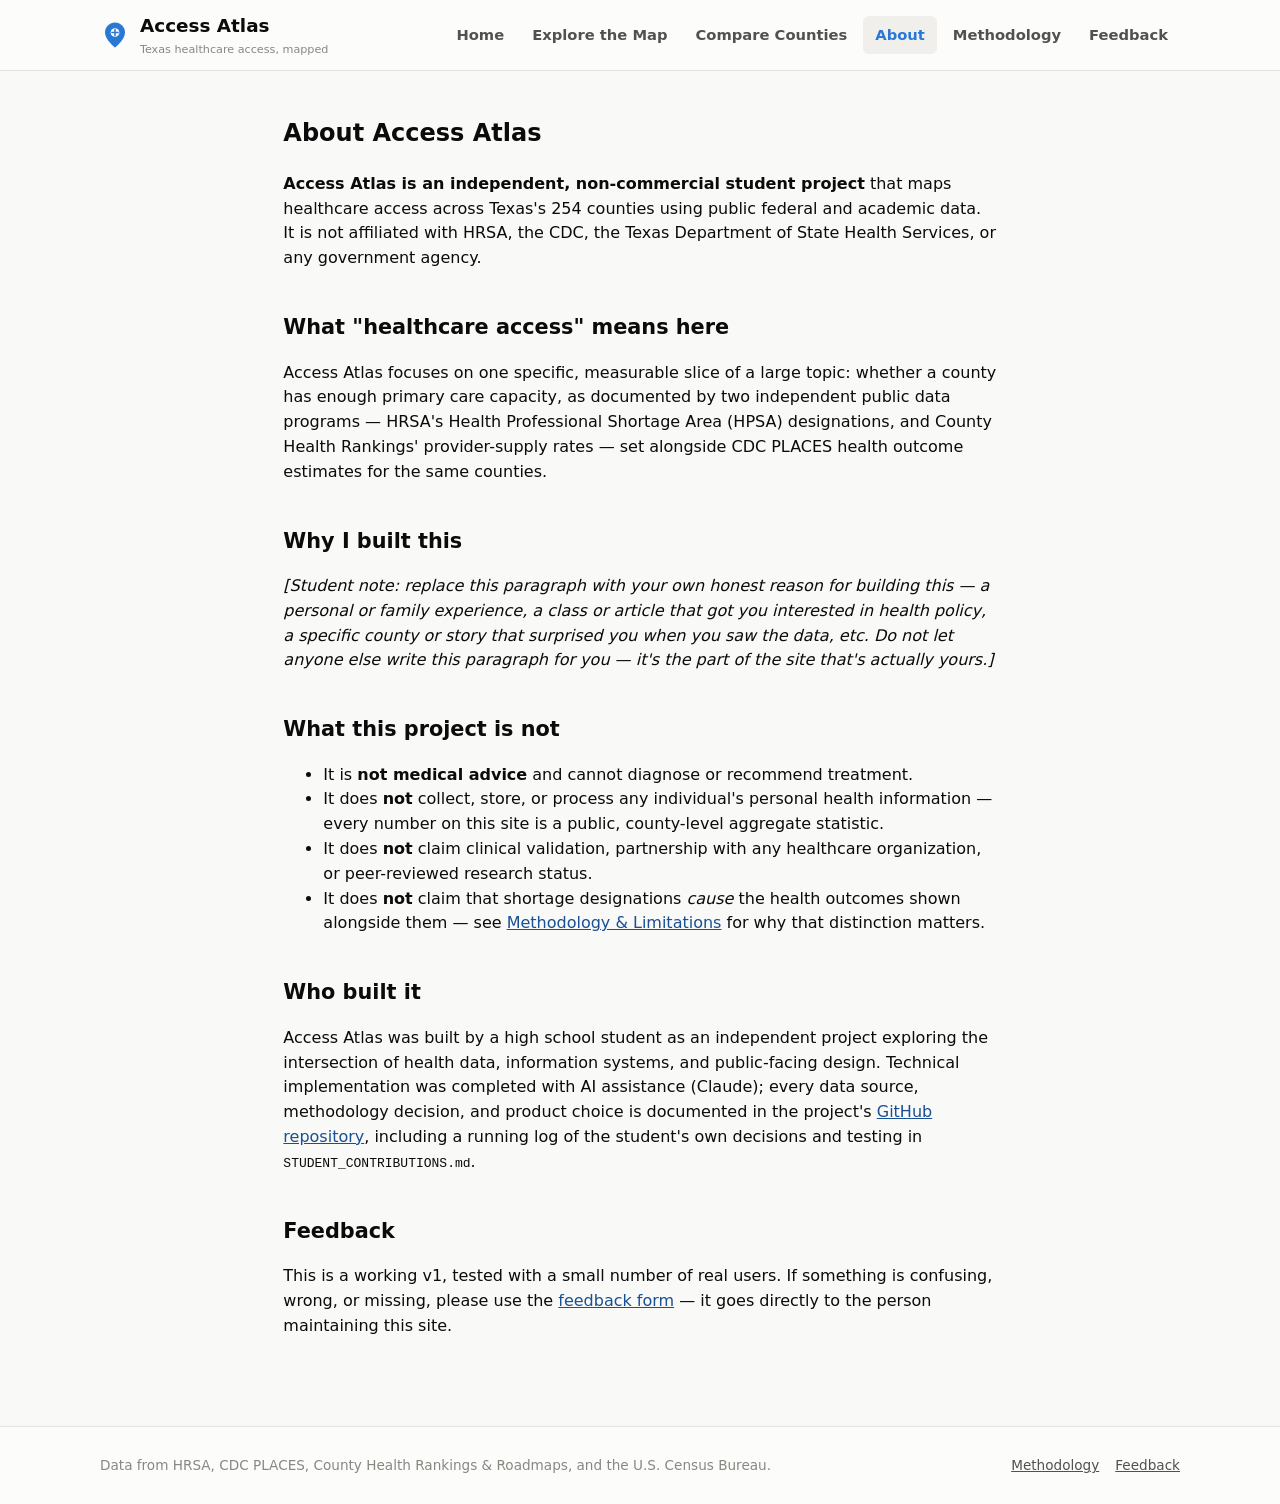
==== docs/about.html @ 6ddd21d4 "Initial commit: Access Atlas v1.0.0 Texas Healthcare Access Atlas - maps HRSA HPSA shortage designat" ====
<!doctype html>
<html lang="en">
<head>
<meta charset="utf-8">
<meta name="viewport" content="width=device-width, initial-scale=1">
<title>About — Access Atlas</title>
<meta name="description" content="What Access Atlas is, who built it, why it exists, and what it is not.">
<link rel="icon" href="assets/logo.svg" type="image/svg+xml">
<link rel="stylesheet" href="css/styles.css">
</head>
<body>
<a class="skip-link" href="#main">Skip to content</a>

<header class="site-header">
  <div class="wrap">
    <a class="brand" href="index.html">
      <img src="assets/logo.svg" alt="">
      <span>Access Atlas<span class="tag">Texas healthcare access, mapped</span></span>
    </a>
    <nav class="main-nav" aria-label="Primary">
      <a href="index.html">Home</a>
      <a href="explore.html">Explore the Map</a>
      <a href="compare.html">Compare Counties</a>
      <a href="about.html" aria-current="page">About</a>
      <a href="methodology.html">Methodology</a>
      <a href="feedback.html">Feedback</a>
    </nav>
  </div>
</header>

<main id="main">
  <section class="tight">
    <div class="wrap prose">
      <h1>About Access Atlas</h1>

      <p><strong>Access Atlas is an independent, non-commercial student project</strong> that maps healthcare access across Texas's 254 counties using public federal and academic data. It is not affiliated with HRSA, the CDC, the Texas Department of State Health Services, or any government agency.</p>

      <h2>What "healthcare access" means here</h2>
      <p>Access Atlas focuses on one specific, measurable slice of a large topic: whether a county has enough primary care capacity, as documented by two independent public data programs — HRSA's Health Professional Shortage Area (HPSA) designations, and County Health Rankings' provider-supply rates — set alongside CDC PLACES health outcome estimates for the same counties.</p>

      <h2 id="why-i-built-this">Why I built this</h2>
      <p>
        <em>[Student note: replace this paragraph with your own honest reason for building this — a personal or family experience, a class or article that got you interested in health policy, a specific county or story that surprised you when you saw the data, etc. Do not let anyone else write this paragraph for you — it's the part of the site that's actually yours.]</em>
      </p>

      <h2>What this project is not</h2>
      <ul>
        <li>It is <strong>not medical advice</strong> and cannot diagnose or recommend treatment.</li>
        <li>It does <strong>not</strong> collect, store, or process any individual's personal health information — every number on this site is a public, county-level aggregate statistic.</li>
        <li>It does <strong>not</strong> claim clinical validation, partnership with any healthcare organization, or peer-reviewed research status.</li>
        <li>It does <strong>not</strong> claim that shortage designations <em>cause</em> the health outcomes shown alongside them — see <a href="methodology.html#limitations">Methodology &amp; Limitations</a> for why that distinction matters.</li>
      </ul>

      <h2>Who built it</h2>
      <p>Access Atlas was built by a high school student as an independent project exploring the intersection of health data, information systems, and public-facing design. Technical implementation was completed with AI assistance (Claude); every data source, methodology decision, and product choice is documented in the project's <a href="https://github.com/ammaarahmedcolleyville/access-atlas">GitHub repository</a>, including a running log of the student's own decisions and testing in <code>STUDENT_CONTRIBUTIONS.md</code>.</p>

      <h2>Feedback</h2>
      <p>This is a working v1, tested with a small number of real users. If something is confusing, wrong, or missing, please use the <a href="feedback.html">feedback form</a> — it goes directly to the person maintaining this site.</p>
    </div>
  </section>
</main>

<footer class="site-footer">
  <div class="wrap">
    <div><p style="margin:0;">Data from HRSA, CDC PLACES, County Health Rankings &amp; Roadmaps, and the U.S. Census Bureau.</p></div>
    <div class="footer-links"><a href="methodology.html">Methodology</a><a href="feedback.html">Feedback</a></div>
  </div>
</footer>
</body>
</html>
---- docs/css/styles.css ----
/* ==========================================================================
   Access Atlas - Design tokens
   Palette: validated colorblind-safe default (see /documentation/BRANDING.md)
   ========================================================================== */
:root {
  color-scheme: light;
  --surface-1: #fcfcfb;
  --surface-2: #f9f9f7;
  --surface-3: #f0efec;
  --text-primary: #0b0b0b;
  --text-secondary: #52514e;
  --text-muted: #898781;
  --gridline: #e1e0d9;
  --border: rgba(11, 11, 11, 0.1);
  --border-strong: #c3c2b7;

  --brand: #2a78d6;          /* primary blue - trust, calm, healthcare-appropriate */
  --brand-dark: #184f95;
  --accent: #eb6834;         /* orange - CTAs, highlights */
  --aqua: #1baf7a;

  --status-good: #0ca30c;
  --status-warning: #fab219;
  --status-serious: #ec835a;
  --status-critical: #d03b3b;

  /* sequential blue ramp, light -> dark (magnitude encoding) */
  --seq-100: #cde2fb;
  --seq-200: #9ec5f4;
  --seq-300: #6da7ec;
  --seq-400: #3987e5;
  --seq-500: #256abf;
  --seq-600: #184f95;
  --seq-700: #0d366b;

  --radius-sm: 6px;
  --radius-md: 10px;
  --radius-lg: 16px;
  --font-sans: system-ui, -apple-system, "Segoe UI", sans-serif;
  --max-width: 1120px;
}

@media (prefers-color-scheme: dark) {
  :root:not([data-theme="light"]) {
    color-scheme: dark;
    --surface-1: #1a1a19;
    --surface-2: #0d0d0d;
    --surface-3: #232322;
    --text-primary: #ffffff;
    --text-secondary: #c3c2b7;
    --text-muted: #898781;
    --gridline: #2c2c2a;
    --border: rgba(255, 255, 255, 0.1);
    --border-strong: #383835;
    --brand: #3987e5;
    --brand-dark: #86b6ef;
  }
}
:root[data-theme="dark"] {
  color-scheme: dark;
  --surface-1: #1a1a19;
  --surface-2: #0d0d0d;
  --surface-3: #232322;
  --text-primary: #ffffff;
  --text-secondary: #c3c2b7;
  --text-muted: #898781;
  --gridline: #2c2c2a;
  --border: rgba(255, 255, 255, 0.1);
  --border-strong: #383835;
  --brand: #3987e5;
  --brand-dark: #86b6ef;
}

* { box-sizing: border-box; }
html { scroll-behavior: smooth; }
body {
  margin: 0;
  font-family: var(--font-sans);
  background: var(--surface-2);
  color: var(--text-primary);
  line-height: 1.55;
}
img { max-width: 100%; }
a { color: var(--brand-dark); }
a:hover { text-decoration: none; }

.skip-link {
  position: absolute;
  left: -9999px;
  top: 0;
  background: var(--brand);
  color: #fff;
  padding: 10px 16px;
  z-index: 1000;
  border-radius: 0 0 var(--radius-sm) 0;
}
.skip-link:focus { left: 0; }

/* ---------- layout ---------- */
.wrap {
  max-width: var(--max-width);
  margin: 0 auto;
  padding-inline: 20px;
}

/* ---------- header / nav ---------- */
.site-header {
  border-bottom: 1px solid var(--border);
  background: var(--surface-1);
  position: sticky;
  top: 0;
  z-index: 50;
}
.site-header .wrap {
  display: flex;
  align-items: center;
  justify-content: space-between;
  padding-block: 12px;
  gap: 16px;
  flex-wrap: wrap;
}
.brand {
  display: flex;
  align-items: center;
  gap: 10px;
  font-weight: 700;
  font-size: 1.15rem;
  color: var(--text-primary);
  text-decoration: none;
}
.brand img { width: 30px; height: 30px; }
.brand .tag {
  display: block;
  font-weight: 400;
  font-size: 0.7rem;
  color: var(--text-muted);
}
.main-nav {
  display: flex;
  gap: 4px;
  flex-wrap: wrap;
}
.main-nav a {
  color: var(--text-secondary);
  text-decoration: none;
  font-size: 0.92rem;
  font-weight: 600;
  padding: 8px 12px;
  border-radius: var(--radius-sm);
}
.main-nav a:hover { background: var(--surface-3); }
.main-nav a[aria-current="page"] {
  color: var(--brand);
  background: var(--surface-3);
}

/* ---------- buttons ---------- */
.btn {
  display: inline-flex;
  align-items: center;
  gap: 8px;
  padding: 11px 20px;
  border-radius: var(--radius-md);
  font-weight: 700;
  font-size: 0.95rem;
  text-decoration: none;
  border: 1px solid transparent;
  cursor: pointer;
  font-family: inherit;
}
.btn-primary { background: var(--brand); color: #fff; }
.btn-primary:hover { background: var(--brand-dark); }
.btn-secondary {
  background: var(--surface-1);
  color: var(--text-primary);
  border-color: var(--border-strong);
}
.btn-secondary:hover { background: var(--surface-3); }

/* ---------- hero ---------- */
.hero {
  background: linear-gradient(180deg, var(--surface-1), var(--surface-2));
  border-bottom: 1px solid var(--border);
}
.hero .wrap { padding-block: 64px 48px; }
.hero h1 {
  font-size: clamp(2rem, 4.5vw, 3rem);
  line-height: 1.1;
  margin: 0 0 18px;
  max-width: 16ch;
}
.hero p.lede {
  font-size: 1.15rem;
  color: var(--text-secondary);
  max-width: 60ch;
  margin: 0 0 28px;
}
.hero .cta-row { display: flex; gap: 12px; flex-wrap: wrap; margin-bottom: 8px;}
.disclaimer-banner {
  background: var(--surface-3);
  border: 1px solid var(--border);
  border-radius: var(--radius-md);
  padding: 12px 16px;
  font-size: 0.85rem;
  color: var(--text-secondary);
  margin-top: 28px;
  max-width: 60ch;
}
.disclaimer-banner strong { color: var(--text-primary); }

/* ---------- stat tiles ---------- */
.stat-row {
  display: grid;
  grid-template-columns: repeat(auto-fit, minmax(220px, 1fr));
  gap: 16px;
  margin-block: 40px;
}
.stat-tile {
  background: var(--surface-1);
  border: 1px solid var(--border);
  border-radius: var(--radius-lg);
  padding: 20px;
}
.stat-tile .label {
  font-size: 0.82rem;
  color: var(--text-secondary);
  margin-bottom: 8px;
}
.stat-tile .value {
  font-size: 2rem;
  font-weight: 700;
  font-variant-numeric: proportional-nums;
}
.stat-tile .value small { font-size: 1rem; font-weight: 600; color: var(--text-secondary); }
.stat-tile .note { font-size: 0.78rem; color: var(--text-muted); margin-top: 6px; }

/* ---------- sections / cards ---------- */
section { padding-block: 48px; }
section.tight { padding-block: 24px; }
.section-head { max-width: 70ch; margin-bottom: 28px; }
.section-head h2 { font-size: 1.6rem; margin-bottom: 10px; }
.section-head p { color: var(--text-secondary); }

.card-grid {
  display: grid;
  grid-template-columns: repeat(auto-fit, minmax(260px, 1fr));
  gap: 20px;
}
.card {
  background: var(--surface-1);
  border: 1px solid var(--border);
  border-radius: var(--radius-lg);
  padding: 22px;
}
.card h3 { margin-top: 0; font-size: 1.05rem; }
.card p { color: var(--text-secondary); font-size: 0.94rem; }

/* ---------- footer ---------- */
.site-footer {
  border-top: 1px solid var(--border);
  background: var(--surface-1);
  margin-top: 48px;
}
.site-footer .wrap {
  padding-block: 28px;
  display: flex;
  justify-content: space-between;
  flex-wrap: wrap;
  gap: 16px;
  font-size: 0.85rem;
  color: var(--text-muted);
}
.site-footer a { color: var(--text-secondary); }
.footer-links { display: flex; gap: 16px; flex-wrap: wrap; }

/* ---------- explore page: map + panel ---------- */
.explore-layout {
  display: grid;
  grid-template-columns: minmax(0, 1fr) 340px;
  gap: 20px;
  align-items: start;
}
@media (max-width: 860px) {
  .explore-layout { grid-template-columns: 1fr; }
}
.map-panel {
  background: var(--surface-1);
  border: 1px solid var(--border);
  border-radius: var(--radius-lg);
  overflow: hidden;
}
#map { height: 640px; width: 100%; background: var(--surface-3); }
.map-toolbar {
  display: flex;
  gap: 10px;
  flex-wrap: wrap;
  align-items: center;
  padding: 14px 16px;
  border-bottom: 1px solid var(--border);
}
.map-toolbar label { font-size: 0.82rem; color: var(--text-secondary); font-weight: 600; }
.map-toolbar select,
.map-toolbar input[type="search"] {
  font-family: inherit;
  padding: 8px 10px;
  border-radius: var(--radius-sm);
  border: 1px solid var(--border-strong);
  background: var(--surface-1);
  color: var(--text-primary);
  font-size: 0.88rem;
}
.map-toolbar .field { display: flex; flex-direction: column; gap: 4px; }
.map-legend {
  padding: 12px 16px;
  border-top: 1px solid var(--border);
  font-size: 0.78rem;
  color: var(--text-secondary);
}
.legend-ramp { display: flex; height: 12px; border-radius: 4px; overflow: hidden; margin: 6px 0; }
.legend-ramp span { flex: 1; }
.legend-labels { display: flex; justify-content: space-between; }

.detail-panel {
  background: var(--surface-1);
  border: 1px solid var(--border);
  border-radius: var(--radius-lg);
  padding: 20px;
  position: sticky;
  top: 76px;
  max-height: 80vh;
  overflow-y: auto;
}
.detail-panel h2 { margin-top: 0; font-size: 1.2rem; }
.detail-panel .empty-state { color: var(--text-muted); font-size: 0.92rem; }
.metric-list { list-style: none; margin: 0; padding: 0; }
.metric-list li {
  display: flex;
  justify-content: space-between;
  gap: 10px;
  padding: 9px 0;
  border-bottom: 1px solid var(--gridline);
  font-size: 0.88rem;
}
.metric-list li:last-child { border-bottom: none; }
.metric-list .m-label { color: var(--text-secondary); }
.metric-list .m-value { font-weight: 700; font-variant-numeric: tabular-nums; }
.badge {
  display: inline-block;
  padding: 3px 9px;
  border-radius: 999px;
  font-size: 0.72rem;
  font-weight: 700;
}
.badge-critical { background: color-mix(in srgb, var(--status-critical) 18%, transparent); color: var(--status-critical); }
.badge-serious { background: color-mix(in srgb, var(--status-serious) 22%, transparent); color: #9a4a26; }
.badge-good { background: color-mix(in srgb, var(--status-good) 18%, transparent); color: var(--status-good); }

/* leaflet tooltip override */
.county-tooltip {
  background: var(--surface-1) !important;
  color: var(--text-primary) !important;
  border: 1px solid var(--border) !important;
  border-radius: var(--radius-sm) !important;
  font-family: var(--font-sans) !important;
  font-size: 0.82rem !important;
  box-shadow: 0 2px 10px rgba(0,0,0,0.12) !important;
}

/* ---------- compare page ---------- */
.compare-picker {
  display: flex;
  gap: 10px;
  flex-wrap: wrap;
  margin-bottom: 28px;
}
.compare-picker select {
  font-family: inherit;
  padding: 10px 12px;
  border-radius: var(--radius-sm);
  border: 1px solid var(--border-strong);
  background: var(--surface-1);
  color: var(--text-primary);
  min-width: 200px;
}
table.compare-table {
  width: 100%;
  border-collapse: collapse;
  background: var(--surface-1);
  border: 1px solid var(--border);
  border-radius: var(--radius-lg);
  overflow: hidden;
  font-size: 0.9rem;
}
table.compare-table caption { text-align: left; padding: 14px 16px; font-weight: 700; }
table.compare-table th, table.compare-table td {
  padding: 10px 14px;
  border-bottom: 1px solid var(--gridline);
  text-align: left;
  font-variant-numeric: tabular-nums;
}
table.compare-table thead th {
  background: var(--surface-3);
  font-size: 0.78rem;
  text-transform: uppercase;
  letter-spacing: 0.03em;
  color: var(--text-secondary);
}
.bar-chart-row { margin-block: 40px; }
.bar-chart { display: flex; flex-direction: column; gap: 14px; }
.bar-chart-item { display: grid; grid-template-columns: 140px 1fr auto; align-items: center; gap: 10px; font-size: 0.85rem; }
.bar-track { background: var(--surface-3); border-radius: 4px; height: 22px; position: relative; overflow: hidden; }
.bar-fill { height: 100%; border-radius: 4px 0 0 4px; }
.bar-value { font-weight: 700; font-variant-numeric: tabular-nums; text-align: right; min-width: 56px; }

/* ---------- forms (feedback) ---------- */
.form-field { margin-bottom: 20px; }
.form-field label { display: block; font-weight: 600; margin-bottom: 6px; font-size: 0.92rem; }
.form-field .hint { font-size: 0.8rem; color: var(--text-muted); margin-top: 4px; }
.form-field input[type="text"],
.form-field input[type="email"],
.form-field textarea,
.form-field select {
  width: 100%;
  padding: 10px 12px;
  border-radius: var(--radius-sm);
  border: 1px solid var(--border-strong);
  background: var(--surface-1);
  color: var(--text-primary);
  font-family: inherit;
  font-size: 0.95rem;
}
fieldset { border: 1px solid var(--border); border-radius: var(--radius-md); padding: 14px 16px; margin: 0 0 20px; }
fieldset legend { font-weight: 600; padding: 0 6px; font-size: 0.92rem; }
.radio-row, .checkbox-row { display: flex; align-items: center; gap: 8px; margin: 8px 0; font-size: 0.92rem; }

/* ---------- methodology page ---------- */
.prose { max-width: 74ch; }
.prose h2 { margin-top: 40px; font-size: 1.3rem; }
.prose h3 { font-size: 1.05rem; }
.source-table { width: 100%; border-collapse: collapse; margin: 20px 0; font-size: 0.88rem; }
.source-table th, .source-table td { text-align: left; padding: 10px 12px; border-bottom: 1px solid var(--gridline); vertical-align: top; }
.source-table th { background: var(--surface-3); }

/* ---------- utility ---------- */
.visually-hidden {
  position: absolute; width: 1px; height: 1px; padding: 0; margin: -1px;
  overflow: hidden; clip: rect(0,0,0,0); white-space: nowrap; border: 0;
}
.text-muted { color: var(--text-muted); }
.mt-0 { margin-top: 0; }
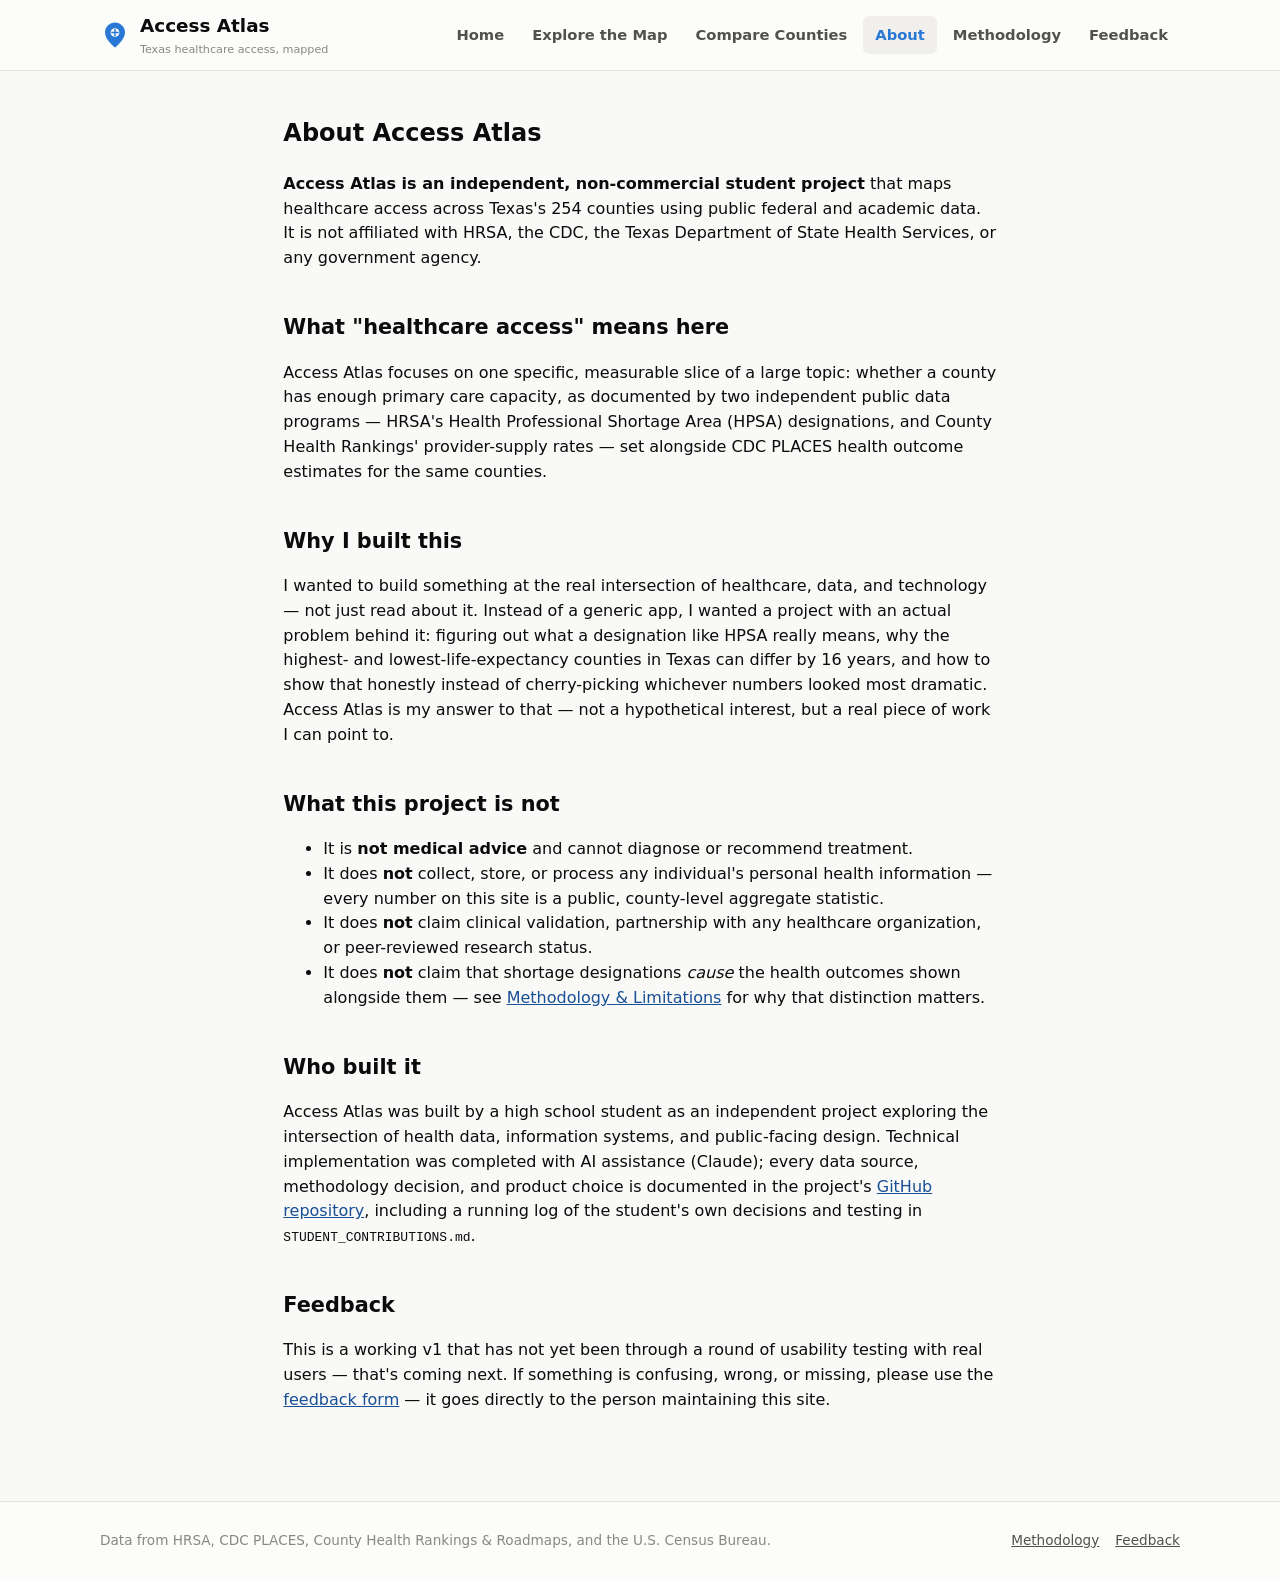
==== commit a1163eaf: "Add About page copy, feedback form endpoint, and QA fixes - Write About page why-I-built-this copy, " ====
--- a/docs/about.html
+++ b/docs/about.html
@@ -40,7 +40,7 @@
 
       <h2 id="why-i-built-this">Why I built this</h2>
       <p>
-        <em>[Student note: replace this paragraph with your own honest reason for building this — a personal or family experience, a class or article that got you interested in health policy, a specific county or story that surprised you when you saw the data, etc. Do not let anyone else write this paragraph for you — it's the part of the site that's actually yours.]</em>
+        I wanted to build something at the real intersection of healthcare, data, and technology — not just read about it. Instead of a generic app, I wanted a project with an actual problem behind it: figuring out what a designation like HPSA really means, why the highest- and lowest-life-expectancy counties in Texas can differ by 16 years, and how to show that honestly instead of cherry-picking whichever numbers looked most dramatic. Access Atlas is my answer to that — not a hypothetical interest, but a real piece of work I can point to.
       </p>
 
       <h2>What this project is not</h2>
@@ -55,7 +55,7 @@
       <p>Access Atlas was built by a high school student as an independent project exploring the intersection of health data, information systems, and public-facing design. Technical implementation was completed with AI assistance (Claude); every data source, methodology decision, and product choice is documented in the project's <a href="https://github.com/ammaarahmedcolleyville/access-atlas">GitHub repository</a>, including a running log of the student's own decisions and testing in <code>STUDENT_CONTRIBUTIONS.md</code>.</p>
 
       <h2>Feedback</h2>
-      <p>This is a working v1, tested with a small number of real users. If something is confusing, wrong, or missing, please use the <a href="feedback.html">feedback form</a> — it goes directly to the person maintaining this site.</p>
+      <p>This is a working v1 that has not yet been through a round of usability testing with real users — that's coming next. If something is confusing, wrong, or missing, please use the <a href="feedback.html">feedback form</a> — it goes directly to the person maintaining this site.</p>
     </div>
   </section>
 </main>
